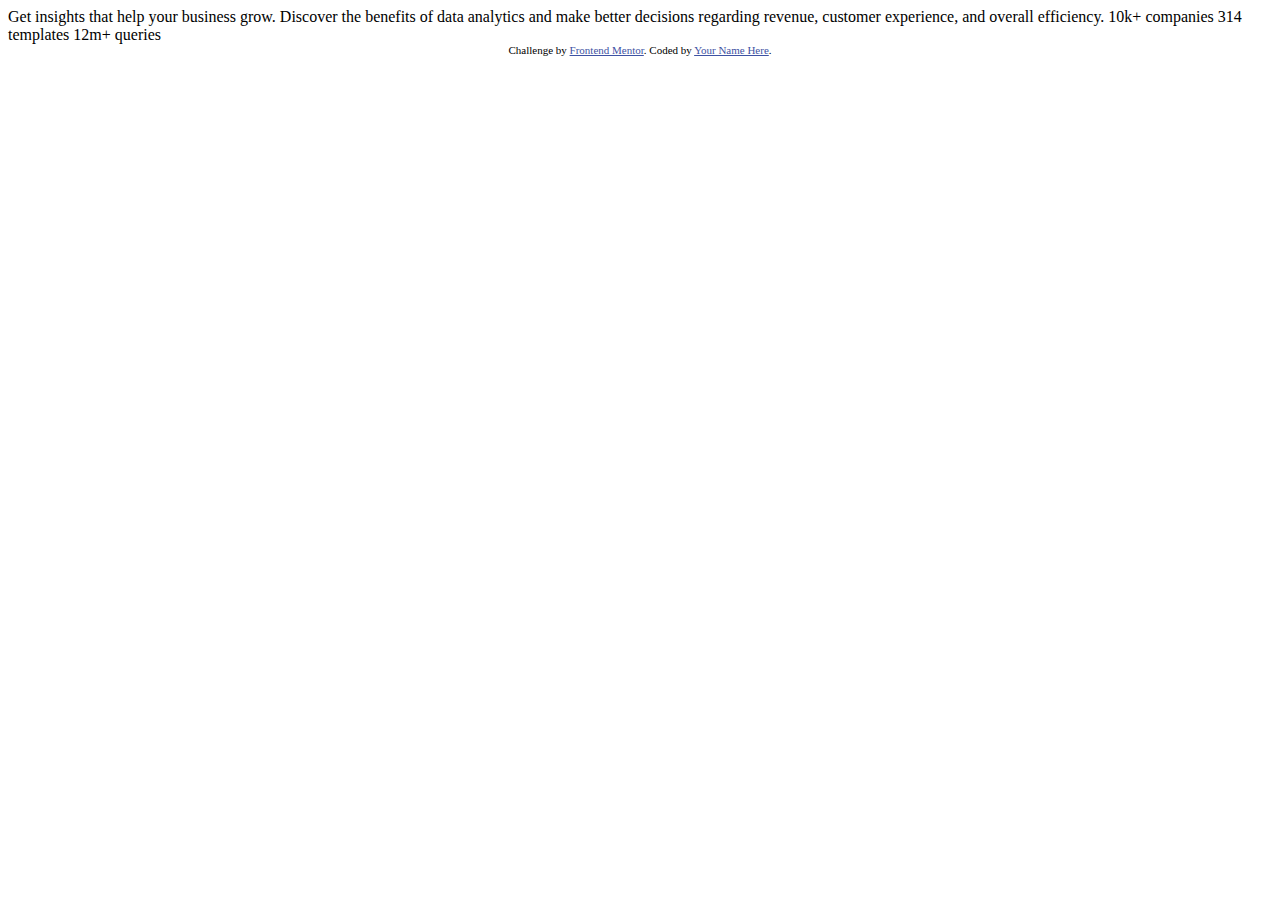
==== Component-Card/index.html @ 3bb97cc2 "inicio Desafio#3" ====
<!DOCTYPE html>
<html lang="en">
<head>
  <meta charset="UTF-8">
  <meta name="viewport" content="width=device-width, initial-scale=1.0"> <!-- displays site properly based on user's device -->

  <link rel="icon" type="image/png" sizes="32x32" href="./images/favicon-32x32.png">
  
  <title>Frontend Mentor | Stats preview card component</title>

  <!-- Feel free to remove these styles or customise in your own stylesheet 👍 -->
  <style>
    .attribution { font-size: 11px; text-align: center; }
    .attribution a { color: hsl(228, 45%, 44%); }
  </style>
</head>
<body>

  Get insights that help your business grow.

  Discover the benefits of data analytics and make better decisions regarding revenue, customer 
  experience, and overall efficiency.

  10k+ companies
  314 templates
  12m+ queries

  <div class="attribution">
    Challenge by <a href="https://www.frontendmentor.io?ref=challenge" target="_blank">Frontend Mentor</a>. 
    Coded by <a href="#">Your Name Here</a>.
  </div>
</body>
</html>
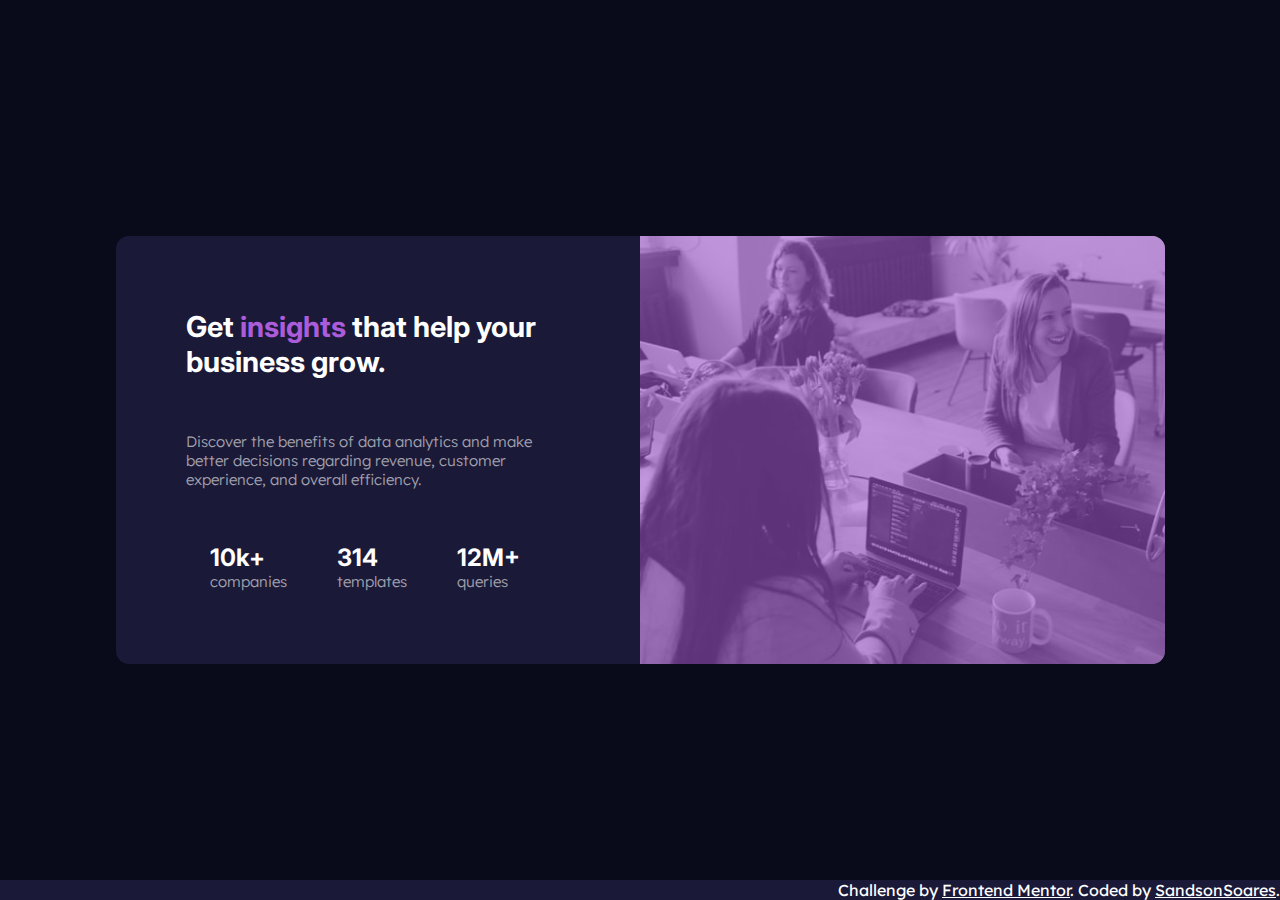
==== commit a82ed021: "desafio concluido" ====
--- a/Component-Card/index.html
+++ b/Component-Card/index.html
@@ -1,33 +1,56 @@
 <!DOCTYPE html>
 <html lang="en">
+
 <head>
   <meta charset="UTF-8">
-  <meta name="viewport" content="width=device-width, initial-scale=1.0"> <!-- displays site properly based on user's device -->
+  <meta name="viewport" content="width=device-width, initial-scale=1.0">
+  <!-- displays site properly based on user's device -->
 
   <link rel="icon" type="image/png" sizes="32x32" href="./images/favicon-32x32.png">
-  
+
   <title>Frontend Mentor | Stats preview card component</title>
+  <link rel="stylesheet" href="raiz.css">
+</head>
 
-  <!-- Feel free to remove these styles or customise in your own stylesheet 👍 -->
-  <style>
-    .attribution { font-size: 11px; text-align: center; }
-    .attribution a { color: hsl(228, 45%, 44%); }
-  </style>
-</head>
 <body>
 
-  Get insights that help your business grow.
+  <main>
+    <section id="left">
+      <article class="conteudo">
+        <h1 class="titulo">Get <span id="destaque">insights</span> that help your business grow.</h1>
+        <p class="corpo"> Discover the benefits of data analytics and make better decisions regarding revenue, customer
+          experience, and overall efficiency.</p>
+        <ul class="rating">
+          <li>
+            <h2 class="titulo">10k+</h2>
+            <p class="corpo">companies</p>
+          </li>
+          <li>
+            <h2 class="titulo">314</h2>
+            <p class="corpo">templates</p>
+          </li>
+          <li>
+            <h2 class="titulo">12M+</h2>
+            <p class="corpo">queries</p>
+          </li>
+        </ul>
+      </article>
+    </section>
+    <section id="right">
+      <div id="purpura">
+        <!-- purple -->
+      </div>
+    </section>
+  </main>
 
-  Discover the benefits of data analytics and make better decisions regarding revenue, customer 
-  experience, and overall efficiency.
 
-  10k+ companies
-  314 templates
-  12m+ queries
 
-  <div class="attribution">
-    Challenge by <a href="https://www.frontendmentor.io?ref=challenge" target="_blank">Frontend Mentor</a>. 
-    Coded by <a href="#">Your Name Here</a>.
-  </div>
+  <footer>
+    <div class="attribution">
+      Challenge by <a href="https://www.frontendmentor.io?ref=challenge" target="_blank">Frontend Mentor</a>.
+      Coded by <a href="https://sandsonsoares.github.io/PortfolioProject/" target="_blank">SandsonSoares</a>.
+    </div>
+  </footer>
 </body>
+
 </html>--- a/Component-Card/raiz.css
+++ b/Component-Card/raiz.css
@@ -0,0 +1,160 @@
+@import url('https://fonts.googleapis.com/css2?family=Inter:wght@100;200;300;400;500;600;700;800;900&family=Lexend+Deca:wght@100;200;300;400;500;600;700;800;900&display=swap');
+
+*{
+    margin: 0;
+    padding: 0;
+    box-sizing: border-box;
+}
+
+:root{
+    --PrimarioVeryDarkBlue: hsl(233, 47%, 7%);
+    --PrimaryDeturbadaBlue: hsl(244, 38%, 16%);
+    --PrimaryVioleta:hsl(277, 64%, 61%);
+    --NeutraWhite: hsl(0, 0%, 100%);
+    --NeutraTrasparentWhite: hsla(0, 0%, 100%, 0.75);
+    --NeutraTranpa:hsla(0, 0%, 100%, 0.6);
+
+    /*Fontes*/
+
+    --FonTitulo: 'Inter', sans-serif;
+    --FontCorpo: 'Lexend Deca', sans-serif;
+}
+.titulo{
+    font-family: var(--FonTitulo);
+}
+.corpo{
+    font-family: var(--FontCorpo);
+    color: var(--NeutraTranpa);
+    font-size: 15px;
+    font-weight: 300;
+}
+#destaque{
+    color: var(--PrimaryVioleta);
+}
+h1{
+    font-size: 1.8em;
+}
+a{
+    text-decoration: none;
+    color: white;
+}
+body{
+    position: relative;
+    height: 100vh;
+    background-color: var(--PrimarioVeryDarkBlue);
+    color: white;
+    display: flex;
+    align-content: center;
+    justify-content: center;
+    align-items: center;
+    flex-direction: column;
+}
+
+/*Main*/
+main{
+    min-width: 280px;
+    max-width: 1100px;
+    min-height: 428px;
+    max-height: 700px;
+    background-color: var(--PrimaryDeturbadaBlue);
+    border-radius: 13px;
+    display: flex;
+    flex-direction: row;
+    flex-wrap: nowrap;
+}
+.conteudo{
+    padding: 46px 70px;
+    width: 100%;
+    height: 100%;
+    display: flex;
+    flex-direction: column;
+    flex-wrap: nowrap;
+    justify-content: space-around;
+}
+#left{
+    width: 50%;
+    height: 100%;
+}
+#right{
+    width: 50%;
+    height: 100%;
+    background-image: url(images/image-header-desktop.jpg);
+    object-fit: cover;
+    background-repeat: no-repeat;
+    background-position: center center;
+    background-size: 100%;
+    border-top-right-radius: 13px;
+    border-bottom-right-radius: 13px;
+}
+#purpura{
+    width: 100%;
+    height: 100%;
+    background-color: #9c54c999;
+    border-top-right-radius: 13px;
+    border-bottom-right-radius: 13px;
+}
+.rating{
+    display: flex;
+    flex-direction: row;
+    flex-wrap: nowrap;
+    justify-content: space-evenly;
+}
+.rating li{
+    display: inline-block;
+    margin-right: 25px;
+}
+@media (max-width: 1040px) {
+    main{
+        flex-wrap: wrap;
+        flex-direction: column-reverse;
+        width: 280px;
+        height: 900px;
+    }
+    #left{
+        width: 100%;
+        height: 70%;
+    }
+    #right{
+        width: 100%;
+        height: 30%;
+        border-top-right-radius: 13px;
+        border-bottom-right-radius: 0;
+        border-top-left-radius: 13px;
+    }
+    .conteudo{
+        line-height: 25px;
+        padding: 20px;
+    }
+    .conteudo h1{
+        font-size: 1.4em;
+    }
+    #purpura{
+        border-top-right-radius: 13px;
+        border-bottom-right-radius: 0;
+        border-top-left-radius: 13px;
+    }
+    .rating{
+        flex-direction: column;
+        align-items: center;
+    }
+    .rating li {
+        margin-top: 30px;
+    }
+}
+
+/*footer*/
+
+footer{
+    position: absolute;
+    bottom: 0;
+    background-color: var(--PrimaryDeturbadaBlue);
+    font-family: var(--FontCorpo);
+    width: 100%;
+    text-align: right;
+}
+footer a{
+    text-decoration: underline;
+}
+footer a:hover{
+    color: var(--NeutraTranpa);
+}